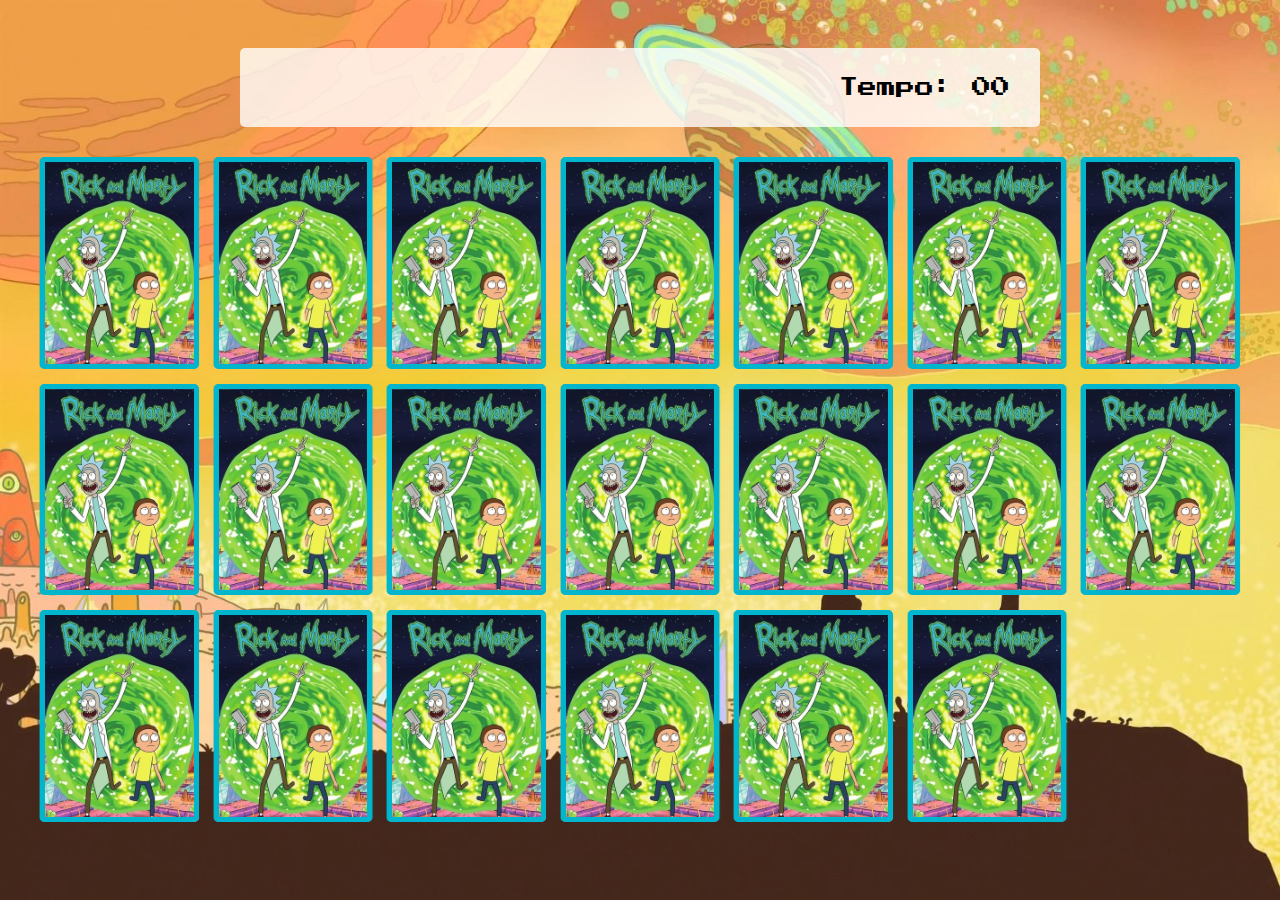
==== pages/game.html @ 45eee9a6 "JogoMemoria-Hiperagames" ====
<!DOCTYPE html>
<html lang="en">

<head>
  <meta charset="UTF-8">
  <meta name="viewport" content="width=device-width, initial-scale=1.0">
  <link rel="stylesheet" href="../css/reset.css">
  <link rel="stylesheet" href="../css/game.css">

  <script defer src="../js/game.js"></script>

  <title>Memory Game</title>
</head>

<body>

  <main>
    <header>
      <span class="player"></span>
      <span>Tempo: <span class="timer">00</span></span>
    </header>

    <div class="grid"></div>
  </main>

</body>

</html>
---- css/game.css ----
main {
    display: flex;
    flex-direction: column;
    width: 100%;
    background-image: url('../images/bg.jpg');
    background-size: cover;
    min-height: 100vh;
    align-items: center;
    justify-content: center;
    padding: 20px 20px 50px;
  }
  
  header {
    display: flex;
    align-items: center;
    justify-content: space-between;
    background-color: rgba(255, 255, 255, 0.8);
    font-size: 1.2em;
    width: 100%;
    max-width: 800px;
    padding: 30px;
    margin: 0 0 30px;
    border-radius: 5px;
  }
  
  .grid {
    display: grid;
    grid-template-columns: repeat(7, 1fr);
    gap: 15px;
    width: 100%;
    max-width: 1200px;
    margin: 0 auto;
  }
  
  .card {
    aspect-ratio: 3/4;
    width: 100%;
    border-radius: 5px;
    position: relative;
    transition: all 400ms ease;
    transform-style: preserve-3d;
    background-color: #ccc;
  }
  
  .face {
    width: 100%;
    height: 100%;
    position: absolute;
    background-size: cover;
    background-position: center;
    border: 5px solid #00b5cc;
    border-radius: 5px;
    transition: all 400ms ease;
  }
  
  .front {
    transform: rotateY(180deg);
  }
  
  .back {
    background-image: url('../images/back.png');
    backface-visibility: hidden;
  }
  
  .reveal-card {
    transform: rotateY(180deg);
  }
  
  .disabled-card {
    filter: saturate(0);
    opacity: 0.5;
  }
  
  @media screen and (max-width:920px) {
    .grid {
      grid-template-columns: repeat(5, 1fr);
  
    }
  }
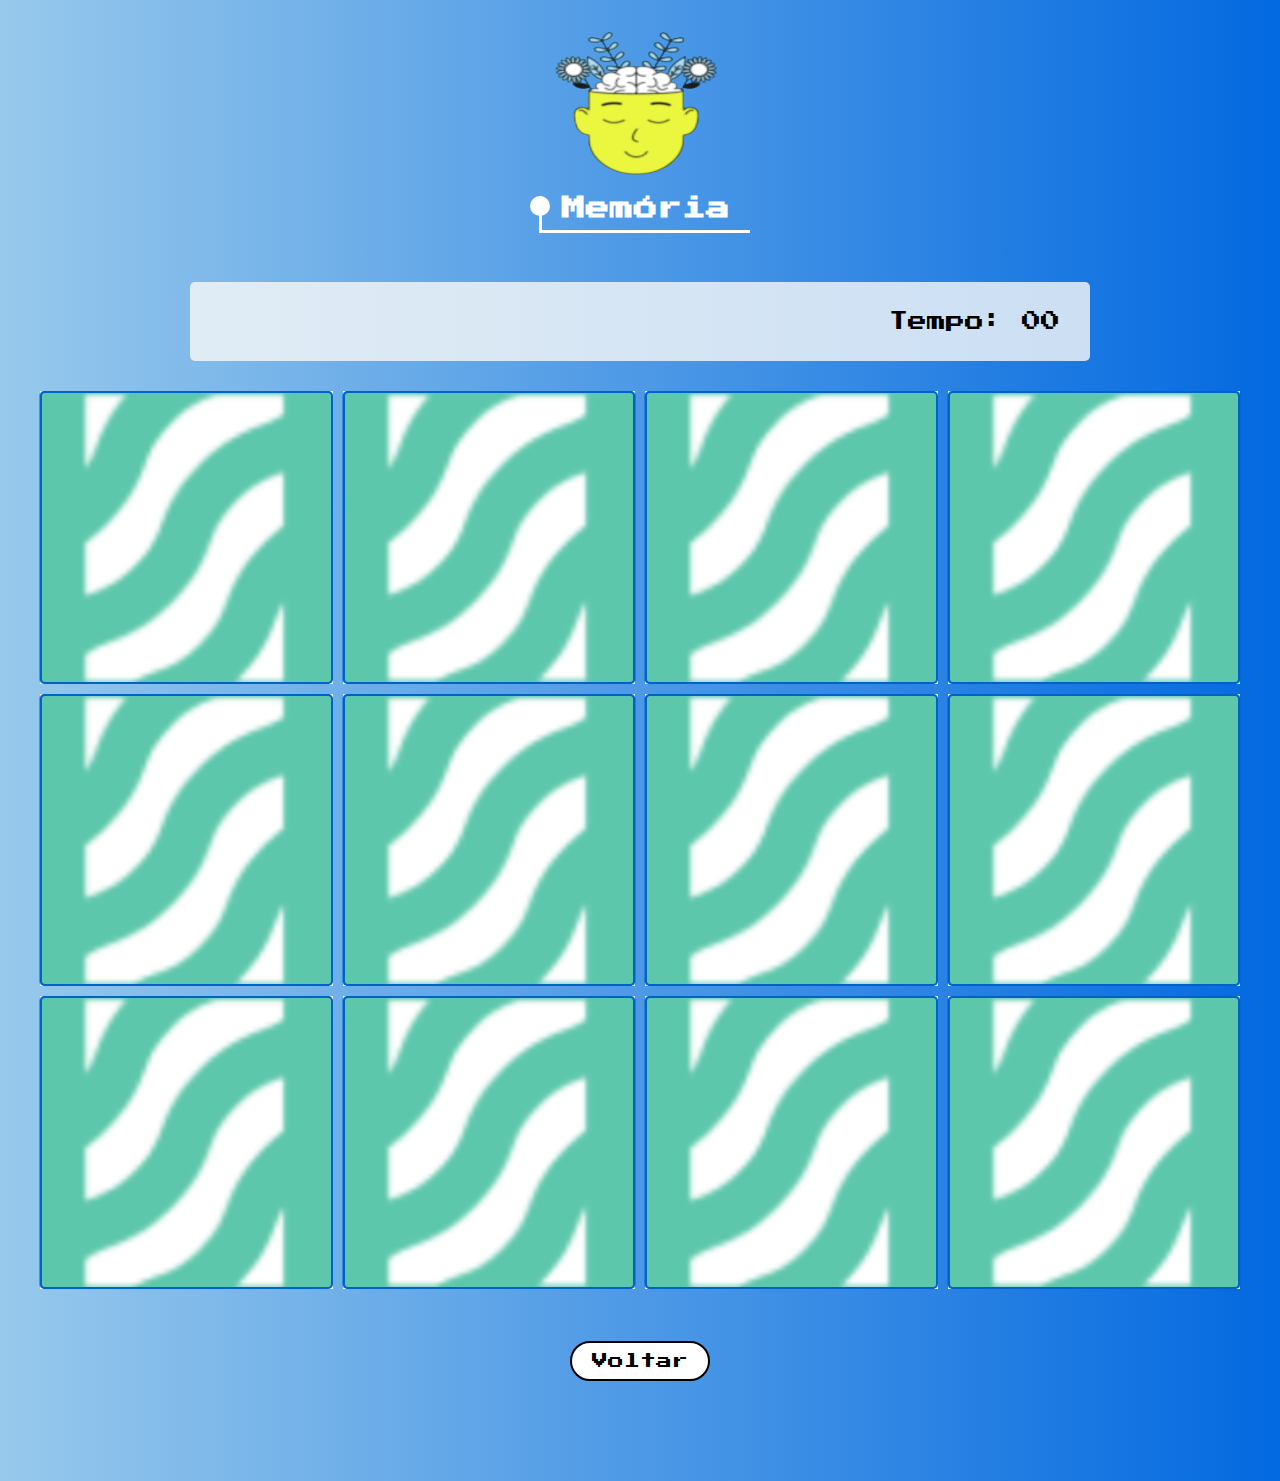
==== commit c36b72c0: "Modificação para o App HG" ====
--- a/pages/game.html
+++ b/pages/game.html
@@ -9,20 +9,71 @@
 
   <script defer src="../js/game.js"></script>
 
-  <title>Memory Game</title>
+  <title>Jogo da Memória</title>
 </head>
 
 <body>
 
   <main>
+    
+    
+      <img style="height: 150px; width: 180px;" src="../images/caca.png" alt="">
+   
+  
+       <br>
+    <div class="containerTitulo">
+      <span class="circulo"> </span>
+      <span class="titulo">Memória</span>
+    </div>
+
+    <br><br>
+
     <header>
       <span class="player"></span>
       <span>Tempo: <span class="timer">00</span></span>
     </header>
 
+    
+
     <div class="grid"></div>
+
+    <br><br>
+    <div>
+     <a href="../index.html"> <button style="text-align: center;
+      margin-top: 20px;background-color: white;border: 2px solid black;border-radius: 20px;padding: 10px 20px;font-size: 16px;cursor: pointer;">Voltar
+    </button></a> 
+    </div>
   </main>
 
 </body>
 
-</html>+</html>
+
+
+
+
+<style scoped>
+.containerTitulo {
+  text-align: center;
+  margin-bottom: 30px;
+}
+.titulo {
+  color: white;
+  text-align: center;
+  font-weight: bold;
+  font-size: 1.5em;
+  border-bottom: 3px solid white;
+  padding: 0 20px 10px 20px;
+  border-left: 3px solid white;
+  margin-left: 9px;
+}
+.circulo {
+  width: 20px;
+  height: 20px;
+  background: white;
+  border-radius: 50%;
+  position: absolute; 
+  margin-right: 10px; 
+}
+
+</style>
--- a/css/game.css
+++ b/css/game.css
@@ -2,22 +2,27 @@
     display: flex;
     flex-direction: column;
     width: 100%;
-    background-image: url('../images/bg.jpg');
+    /* background-image: url('../images/bg.jpg');  */
+    background: -webkit-linear-gradient(left, #97c9ec, #0369e0);
+    background: -moz-linear-gradient(left, #97c9ec, #0369e0);
+    background: -ms-linear-gradient(left, #97c9ec, #0369e0);
+    background: -o-linear-gradient(left, #97c9ec, #0369e0);
+    background: linear-gradient(to right, #97c9ec, #0369e0);
     background-size: cover;
     min-height: 100vh;
     align-items: center;
     justify-content: center;
-    padding: 20px 20px 50px;
+    padding: 30px 5px 100px;
   }
   
   header {
     display: flex;
     align-items: center;
     justify-content: space-between;
-    background-color: rgba(255, 255, 255, 0.8);
+    background-color: rgba(249, 249, 248, 0.8);
     font-size: 1.2em;
-    width: 100%;
-    max-width: 800px;
+    width: 90%;
+    max-width: 900px;
     padding: 30px;
     margin: 0 0 30px;
     border-radius: 5px;
@@ -25,21 +30,21 @@
   
   .grid {
     display: grid;
-    grid-template-columns: repeat(7, 1fr);
-    gap: 15px;
+    grid-template-columns: repeat(4, 3fr);
+    gap: 10px;
     width: 100%;
     max-width: 1200px;
     margin: 0 auto;
   }
   
+  
   .card {
-    aspect-ratio: 3/4;
+    aspect-ratio:  1/1;
     width: 100%;
-    border-radius: 5px;
     position: relative;
     transition: all 400ms ease;
     transform-style: preserve-3d;
-    background-color: #ccc;
+    background-color: #fffcfc;
   }
   
   .face {
@@ -48,7 +53,7 @@
     position: absolute;
     background-size: cover;
     background-position: center;
-    border: 5px solid #00b5cc;
+    border: 2px solid #0063cc;
     border-radius: 5px;
     transition: all 400ms ease;
   }
@@ -73,7 +78,7 @@
   
   @media screen and (max-width:920px) {
     .grid {
-      grid-template-columns: repeat(5, 1fr);
+      grid-template-columns: repeat(4, 1fr);
   
     }
   }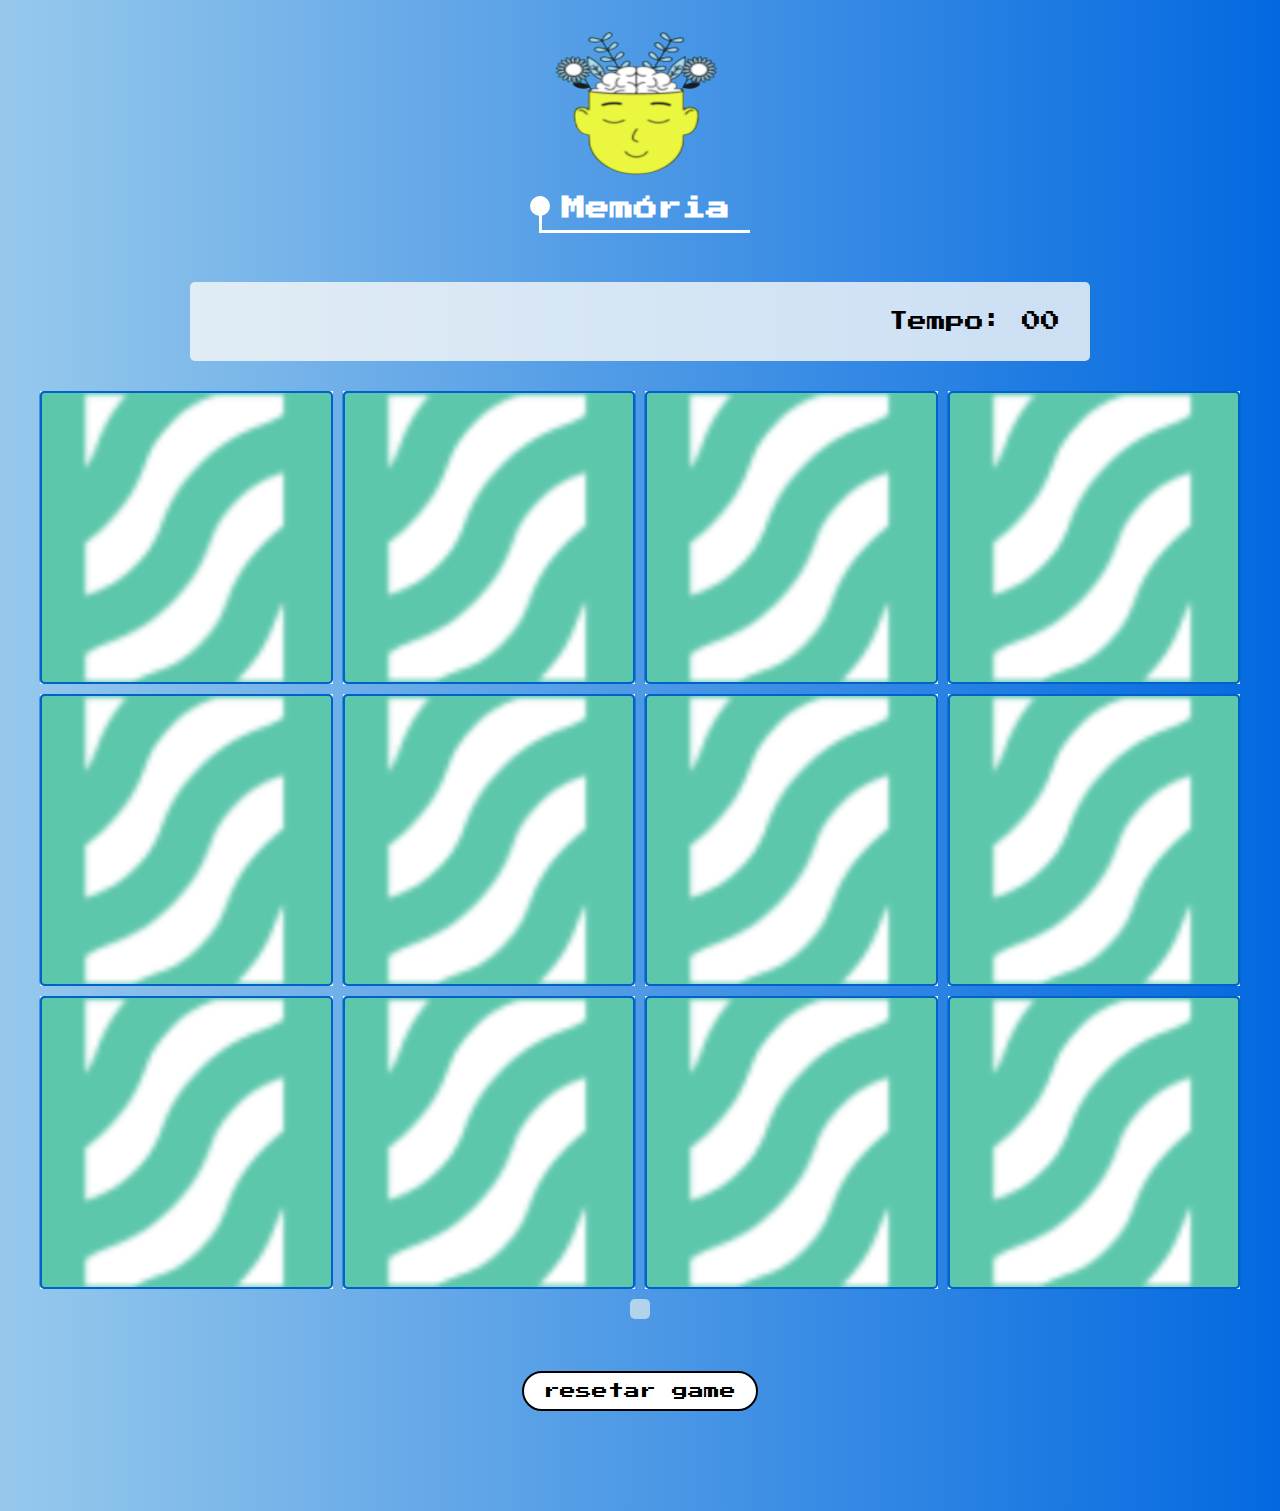
==== commit 730d6daa: "mod de parabens" ====
--- a/pages/game.html
+++ b/pages/game.html
@@ -15,12 +15,12 @@
 <body>
 
   <main>
-    
-    
-      <img style="height: 150px; width: 180px;" src="../images/caca.png" alt="">
-   
-  
-       <br>
+
+
+    <img style="height: 150px; width: 180px;" src="../images/caca.png" alt="">
+
+
+    <br>
     <div class="containerTitulo">
       <span class="circulo"> </span>
       <span class="titulo">Memória</span>
@@ -33,15 +33,17 @@
       <span>Tempo: <span class="timer">00</span></span>
     </header>
 
-    
 
     <div class="grid"></div>
+    <p id="gameOver"></p>
+
 
     <br><br>
     <div>
-     <a href="../index.html"> <button style="text-align: center;
-      margin-top: 20px;background-color: white;border: 2px solid black;border-radius: 20px;padding: 10px 20px;font-size: 16px;cursor: pointer;">Voltar
-    </button></a> 
+      <a href="../index.html"> <button
+          style="text-align: center;
+      margin-top: 20px;background-color: white;border: 2px solid black;border-radius: 20px;padding: 10px 20px;font-size: 16px;cursor: pointer;">resetar game
+        </button></a>
     </div>
   </main>
 
@@ -53,27 +55,28 @@
 
 
 <style scoped>
-.containerTitulo {
-  text-align: center;
-  margin-bottom: 30px;
-}
-.titulo {
-  color: white;
-  text-align: center;
-  font-weight: bold;
-  font-size: 1.5em;
-  border-bottom: 3px solid white;
-  padding: 0 20px 10px 20px;
-  border-left: 3px solid white;
-  margin-left: 9px;
-}
-.circulo {
-  width: 20px;
-  height: 20px;
-  background: white;
-  border-radius: 50%;
-  position: absolute; 
-  margin-right: 10px; 
-}
+  .containerTitulo {
+    text-align: center;
+    margin-bottom: 30px;
+  }
 
-</style>
+  .titulo {
+    color: white;
+    text-align: center;
+    font-weight: bold;
+    font-size: 1.5em;
+    border-bottom: 3px solid white;
+    padding: 0 20px 10px 20px;
+    border-left: 3px solid white;
+    margin-left: 9px;
+  }
+
+  .circulo {
+    width: 20px;
+    height: 20px;
+    background: white;
+    border-radius: 50%;
+    position: absolute;
+    margin-right: 10px;
+  }
+</style>--- a/css/game.css
+++ b/css/game.css
@@ -75,6 +75,21 @@
     filter: saturate(0);
     opacity: 0.5;
   }
+
+  #gameOver {
+    text-align: center;
+    font-family: 'Franklin Gothic Medium', 'Arial Narrow', Arial, sans-serif;
+    color: rgb(1, 1, 1);
+    background-color: #f1f7f19f;
+    border-radius: 5px;
+    padding:10px;
+    margin-top: 10px;
+    font-size: 1.8em;
+
+
+
+
+  }
   
   @media screen and (max-width:920px) {
     .grid {
